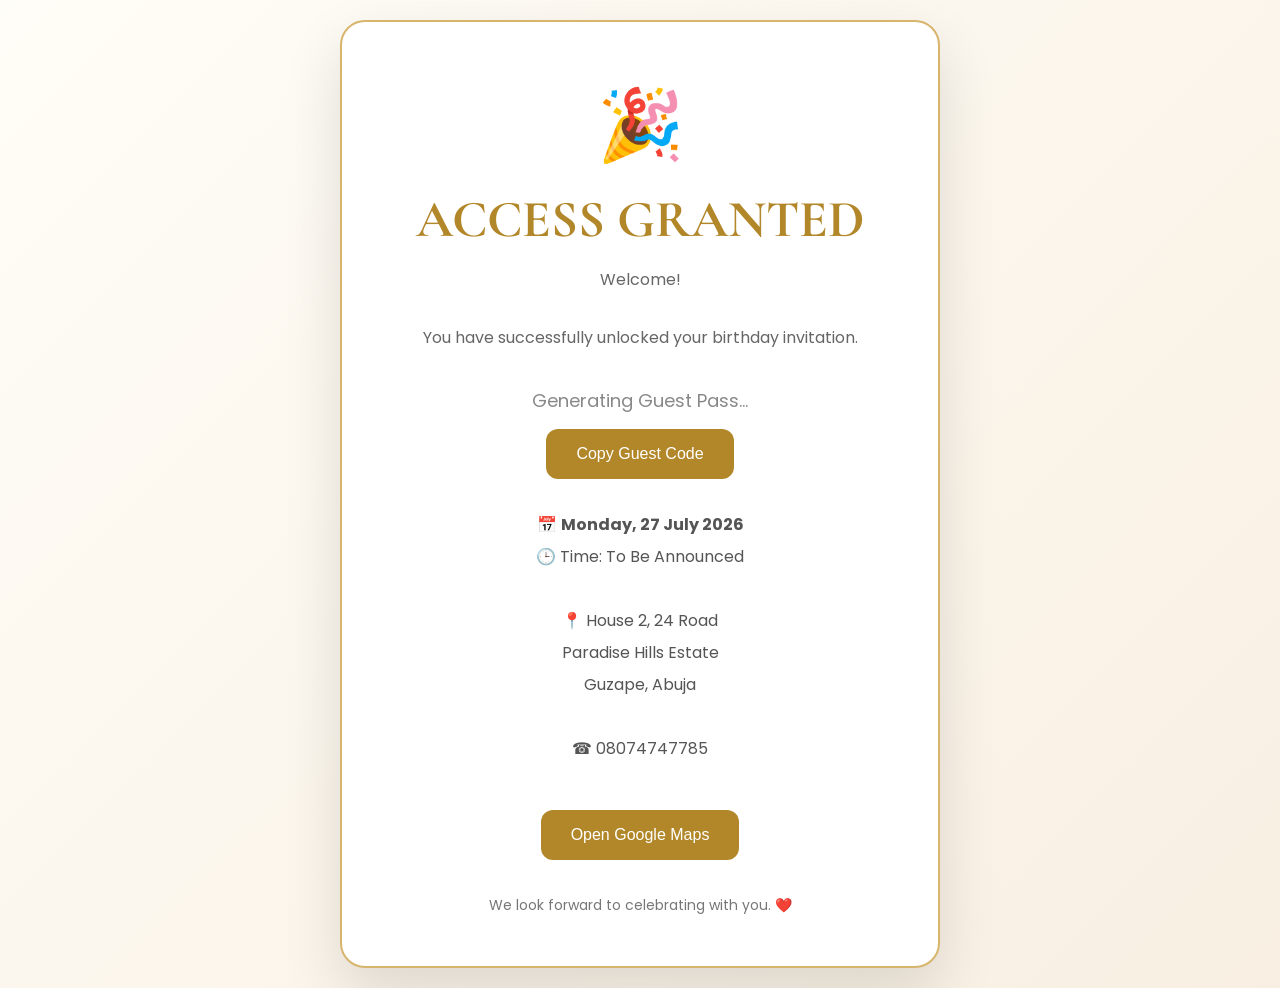
==== access.html @ 328fd19c "Initial birthday invitation website" ====
<!DOCTYPE html>
<html lang="en">

<head>

<meta charset="UTF-8">

<meta name="viewport" content="width=device-width, initial-scale=1.0">

<title>Guest Pass</title>

<link rel="preconnect" href="https://fonts.googleapis.com">

<link rel="preconnect" href="https://fonts.gstatic.com" crossorigin>

<link href="https://fonts.googleapis.com/css2?family=Cormorant+Garamond:wght@400;500;600;700&family=Great+Vibes&family=Poppins:wght@300;400;500;600&display=swap" rel="stylesheet">

<style>

*{
margin:0;
padding:0;
box-sizing:border-box;
}

body{

font-family:Poppins,sans-serif;

background:linear-gradient(135deg,#fffdf7,#f8efe2);

display:flex;

justify-content:center;

align-items:center;

min-height:100vh;

padding:20px;

}

.card{

width:100%;

max-width:600px;

background:white;

padding:50px;

border-radius:25px;

box-shadow:0 25px 60px rgba(0,0,0,.12);

border:2px solid #d7b56d;

text-align:center;

animation:fade .8s ease;

}

@keyframes fade{

from{

opacity:0;

transform:translateY(40px);

}

to{

opacity:1;

transform:translateY(0);

}

}

.success{

font-size:70px;

}

h1{

font-family:"Cormorant Garamond",serif;

font-size:52px;

color:#b28729;

margin-top:10px;

}

.subtitle{

margin:15px 0 35px;

color:#666;

line-height:1.8;

}

.loading{

font-size:18px;

margin-top:20px;

color:#888;

}

.code{

font-size:70px;

font-weight:bold;

color:#b28729;

display:none;

margin:30px 0;

letter-spacing:8px;

}

.info{

margin:30px 0;

line-height:2;

color:#555;

}

button{

padding:16px 30px;

border:none;

background:#b28729;

color:white;

border-radius:12px;

font-size:16px;

cursor:pointer;

margin-top:15px;

transition:.3s;

}

button:hover{

background:#8b6618;

}

.footer{

margin-top:35px;

font-size:14px;

color:#777;

}

</style>

</head>

<body>

<div class="card">

<div class="success">

🎉

</div>

<h1>

ACCESS GRANTED

</h1>

<p class="subtitle">

Welcome!

<br><br>

You have successfully unlocked your birthday invitation.

</p>

<div class="loading" id="loading">

Generating Guest Pass...

</div>

<div class="code" id="code">

12345

</div>

<button onclick="copyCode()">

Copy Guest Code

</button>

<div class="info">

📅 <strong>Monday, 27 July 2026</strong>

<br>

🕒 Time: To Be Announced

<br><br>

📍 House 2, 24 Road

<br>

Paradise Hills Estate

<br>

Guzape, Abuja

<br><br>

☎ 08074747785

</div>

<button onclick="openMap()">

Open Google Maps

</button>

<p class="footer">

We look forward to celebrating with you.

❤️

</p>

</div>

<script>

setTimeout(()=>{

document.getElementById("loading").style.display="none";

document.getElementById("code").style.display="block";

},2000);

function copyCode(){

navigator.clipboard.writeText("12345");

alert("Guest Code copied!");

}

function openMap(){

window.open("https://www.google.com/maps/search/?api=1&query=House+2+24+Road+Paradise+Hills+Estate+Guzape+Abuja");

}

</script>

</body>

</html>
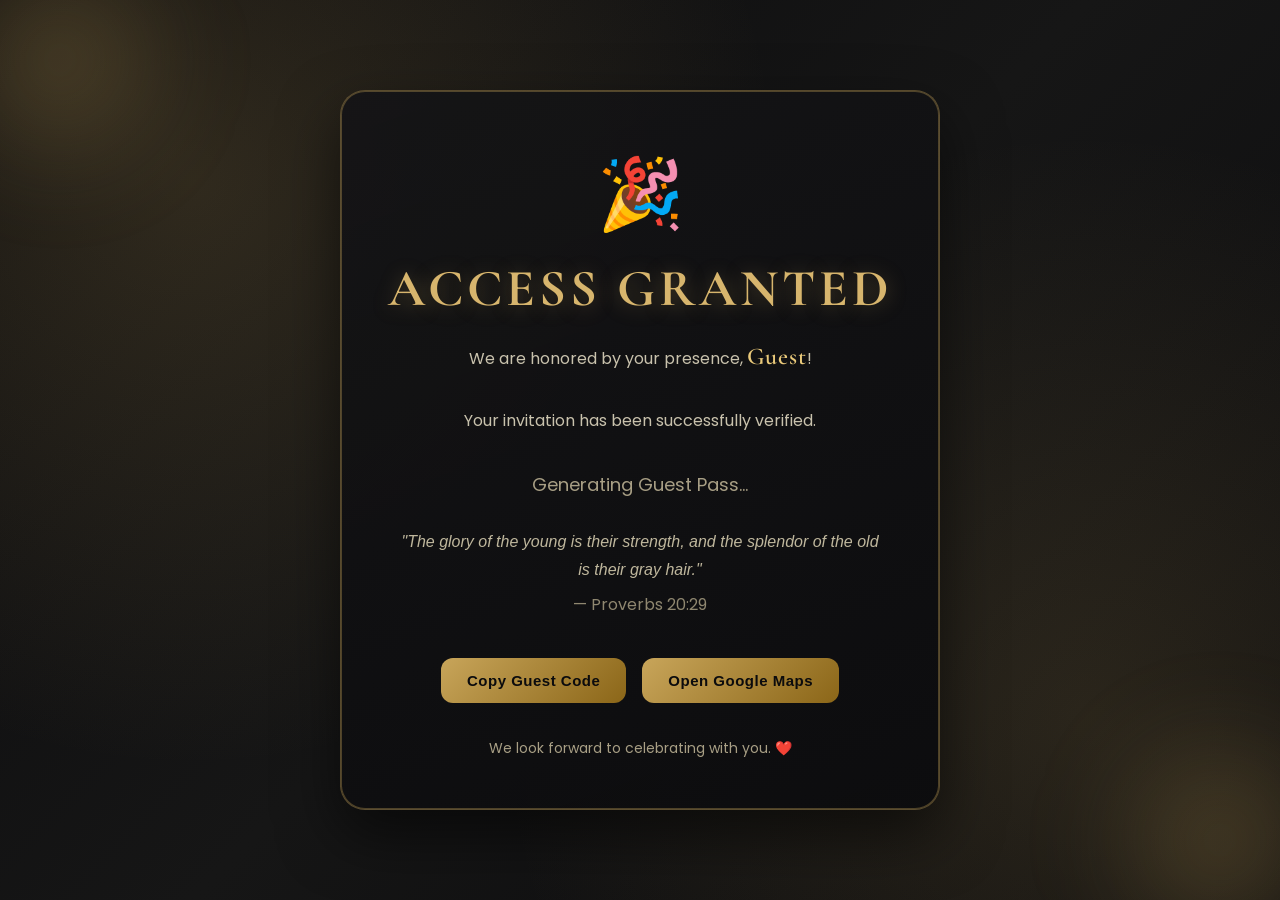
==== commit 463363cb: "Updated invitation website design" ====
--- a/access.html
+++ b/access.html
@@ -1,306 +1,175 @@
 <!DOCTYPE html>
 <html lang="en">
+<head>
+<meta charset="UTF-8">
+<meta name="viewport" content="width=device-width, initial-scale=1.0">
+<title>Guest Pass</title>
+<link rel="preconnect" href="https://fonts.googleapis.com">
+<link rel="preconnect" href="https://fonts.gstatic.com" crossorigin>
+<link href="https://fonts.googleapis.com/css2?family=Cormorant+Garamond:wght@400;500;600;700&family=Great+Vibes&family=Poppins:wght@300;400;500;600&display=swap" rel="stylesheet">
+<style>
+*{margin:0;padding:0;box-sizing:border-box;}
 
-<head>
-
-<meta charset="UTF-8">
-
-<meta name="viewport" content="width=device-width, initial-scale=1.0">
-
-<title>Guest Pass</title>
-
-<link rel="preconnect" href="https://fonts.googleapis.com">
-
-<link rel="preconnect" href="https://fonts.gstatic.com" crossorigin>
-
-<link href="https://fonts.googleapis.com/css2?family=Cormorant+Garamond:wght@400;500;600;700&family=Great+Vibes&family=Poppins:wght@300;400;500;600&display=swap" rel="stylesheet">
-
-<style>
-
-*{
-margin:0;
-padding:0;
-box-sizing:border-box;
+body{
+    font-family:Poppins,sans-serif;
+    background:
+        radial-gradient(circle at 15% 20%, rgba(200,165,90,.18), transparent 45%),
+        radial-gradient(circle at 85% 80%, rgba(200,165,90,.15), transparent 45%),
+        linear-gradient(135deg,#0b0b0d 0%,#161616 50%,#0b0b0d 100%);
+    color:#f2e6c9;
+    display:flex;
+    justify-content:center;
+    align-items:center;
+    min-height:100vh;
+    padding:20px;
+    position:relative;
+    overflow-x:hidden;
 }
 
-body{
-
-font-family:Poppins,sans-serif;
-
-background:linear-gradient(135deg,#fffdf7,#f8efe2);
-
-display:flex;
-
-justify-content:center;
-
-align-items:center;
-
-min-height:100vh;
-
-padding:20px;
-
+body::before,body::after{
+    content:"";
+    position:fixed;
+    width:280px;
+    height:280px;
+    border-radius:50%;
+    background:radial-gradient(circle,rgba(200,165,90,.25),transparent 70%);
+    filter:blur(40px);
+    pointer-events:none;
+    z-index:0;
 }
+body::before{top:-80px;left:-80px;}
+body::after{bottom:-80px;right:-80px;}
 
 .card{
-
-width:100%;
-
-max-width:600px;
-
-background:white;
-
-padding:50px;
-
-border-radius:25px;
-
-box-shadow:0 25px 60px rgba(0,0,0,.12);
-
-border:2px solid #d7b56d;
-
-text-align:center;
-
-animation:fade .8s ease;
-
+    width:100%;
+    max-width:600px;
+    background:linear-gradient(160deg,rgba(20,20,22,.92),rgba(12,12,14,.96));
+    padding:50px 40px;
+    border-radius:25px;
+    box-shadow:0 25px 60px rgba(0,0,0,.55), inset 0 0 0 1px rgba(200,165,90,.35);
+    border:1px solid rgba(200,165,90,.4);
+    text-align:center;
+    animation:fade .8s ease;
+    position:relative;
+    z-index:1;
 }
 
 @keyframes fade{
-
-from{
-
-opacity:0;
-
-transform:translateY(40px);
-
+    from{opacity:0;transform:translateY(40px);}
+    to{opacity:1;transform:translateY(0);}
 }
 
-to{
+.success{font-size:70px;}
 
-opacity:1;
-
-transform:translateY(0);
-
+h1{
+    font-family:"Cormorant Garamond",serif;
+    font-size:52px;
+    color:#d7b56d;
+    letter-spacing:4px;
+    margin-top:10px;
+    text-shadow:0 2px 20px rgba(200,165,90,.35);
 }
 
+.subtitle{margin:15px 0 35px;color:#c9c2ad;line-height:1.8;}
+
+.subtitle .welcome-name{
+    color:#e9c97a;
+    font-weight:600;
+    font-family:"Cormorant Garamond",serif;
+    font-size:24px;
+    letter-spacing:1px;
 }
 
-.success{
+.loading{font-size:18px;margin-top:20px;color:#a89f85;}
 
-font-size:70px;
-
+.code{
+    font-size:56px;
+    font-weight:bold;
+    color:#e9c97a;
+    display:none;
+    margin:30px 0;
+    letter-spacing:6px;
+    text-shadow:0 2px 20px rgba(200,165,90,.35);
+    word-break:break-word;
 }
 
-h1{
+.verse{margin:30px auto;line-height:1.8;color:#bfb79d;font-style:italic;max-width:480px;}
+.verse span{display:block;margin-top:6px;color:#8f8770;font-style:normal;}
 
-font-family:"Cormorant Garamond",serif;
-
-font-size:52px;
-
-color:#b28729;
-
-margin-top:10px;
-
+button{
+    padding:14px 26px;
+    border:none;
+    background:linear-gradient(135deg,#c8a55a,#8b6618);
+    color:#0b0b0d;
+    border-radius:12px;
+    font-size:15px;
+    font-weight:600;
+    cursor:pointer;
+    margin:8px 6px 0;
+    transition:.3s;
+    letter-spacing:.5px;
 }
 
-.subtitle{
+button:hover{transform:translateY(-2px);box-shadow:0 10px 24px rgba(200,165,90,.35);}
 
-margin:15px 0 35px;
+.footer{margin-top:35px;font-size:14px;color:#a89f85;}
 
-color:#666;
-
-line-height:1.8;
-
+@media(max-width:480px){
+    h1{font-size:38px;letter-spacing:2px;}
+    .code{font-size:40px;letter-spacing:4px;}
+    .card{padding:35px 22px;}
 }
-
-.loading{
-
-font-size:18px;
-
-margin-top:20px;
-
-color:#888;
-
-}
-
-.code{
-
-font-size:70px;
-
-font-weight:bold;
-
-color:#b28729;
-
-display:none;
-
-margin:30px 0;
-
-letter-spacing:8px;
-
-}
-
-.info{
-
-margin:30px 0;
-
-line-height:2;
-
-color:#555;
-
-}
-
-button{
-
-padding:16px 30px;
-
-border:none;
-
-background:#b28729;
-
-color:white;
-
-border-radius:12px;
-
-font-size:16px;
-
-cursor:pointer;
-
-margin-top:15px;
-
-transition:.3s;
-
-}
-
-button:hover{
-
-background:#8b6618;
-
-}
-
-.footer{
-
-margin-top:35px;
-
-font-size:14px;
-
-color:#777;
-
-}
-
 </style>
-
 </head>
-
 <body>
 
 <div class="card">
 
-<div class="success">
+    <div class="success">🎉</div>
 
-🎉
+    <h1>ACCESS GRANTED</h1>
 
-</div>
+    <p class="subtitle">
+        We are honored by your presence, <span class="welcome-name" id="welcomeName">Guest</span>!
+        <br><br>
+        Your invitation has been successfully verified.
 
-<h1>
+    </p>
 
-ACCESS GRANTED
+    <div class="loading" id="loading">Generating Guest Pass...</div>
 
-</h1>
+    <div class="code" id="code">Guest ID: 34576864</div>
 
-<p class="subtitle">
+    <div class="verse">
+        "The glory of the young is their strength, and the splendor of the old is their gray hair."
+        <span>— Proverbs 20:29</span>
+    </div>
 
-Welcome!
+    <button onclick="copyCode()">Copy Guest Code</button>
+    <button onclick="openMap()">Open Google Maps</button>
 
-<br><br>
-
-You have successfully unlocked your birthday invitation.
-
-</p>
-
-<div class="loading" id="loading">
-
-Generating Guest Pass...
-
-</div>
-
-<div class="code" id="code">
-
-12345
-
-</div>
-
-<button onclick="copyCode()">
-
-Copy Guest Code
-
-</button>
-
-<div class="info">
-
-📅 <strong>Monday, 27 July 2026</strong>
-
-<br>
-
-🕒 Time: To Be Announced
-
-<br><br>
-
-📍 House 2, 24 Road
-
-<br>
-
-Paradise Hills Estate
-
-<br>
-
-Guzape, Abuja
-
-<br><br>
-
-☎ 08074747785
-
-</div>
-
-<button onclick="openMap()">
-
-Open Google Maps
-
-</button>
-
-<p class="footer">
-
-We look forward to celebrating with you.
-
-❤️
-
-</p>
+    <p class="footer">We look forward to celebrating with you. ❤️</p>
 
 </div>
 
 <script>
+    const name = sessionStorage.getItem("guestName");
+    if (name) document.getElementById("welcomeName").textContent = name;
 
-setTimeout(()=>{
+    setTimeout(() => {
+        document.getElementById("loading").style.display = "none";
+        document.getElementById("code").style.display = "block";
+    }, 2000);
 
-document.getElementById("loading").style.display="none";
+    function copyCode(){
+        navigator.clipboard.writeText("34576864");
+        alert("Guest Code copied!");
+    }
 
-document.getElementById("code").style.display="block";
-
-},2000);
-
-function copyCode(){
-
-navigator.clipboard.writeText("12345");
-
-alert("Guest Code copied!");
-
-}
-
-function openMap(){
-
-window.open("https://www.google.com/maps/search/?api=1&query=House+2+24+Road+Paradise+Hills+Estate+Guzape+Abuja");
-
-}
-
+    function openMap(){
+        window.open("https://www.google.com/maps/search/?api=1&query=House+2+24+Road+Paradise+Hills+Estate+Guzape+Abuja");
+    }
 </script>
 
 </body>
-
-</html>+</html>
